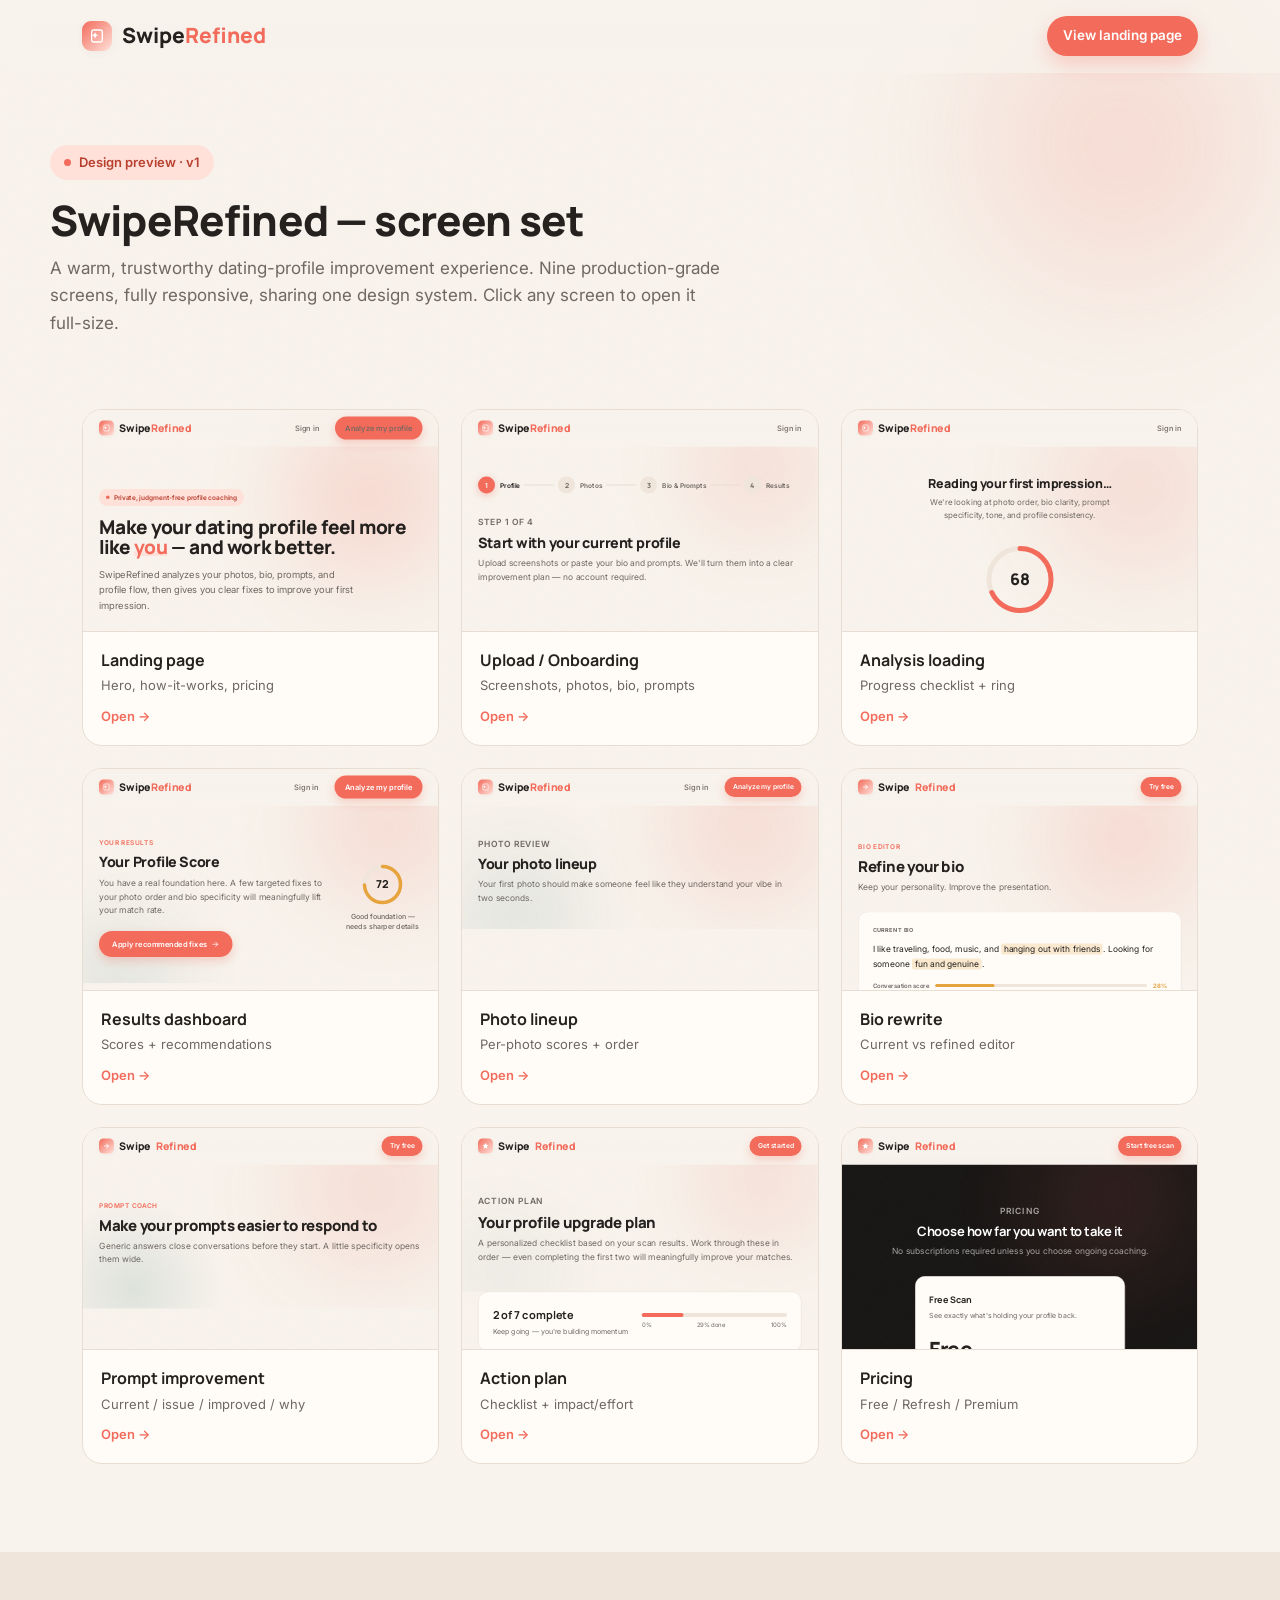
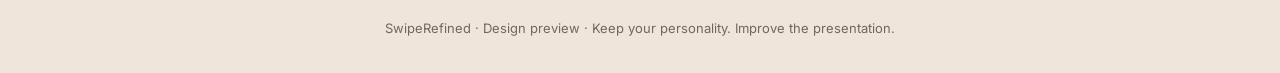
==== index.html @ c5d5e26e "SwipeRefined design preview: 9 refined screens + shared kit" ====
<!DOCTYPE html>
<html lang="en">
<head>
<meta charset="UTF-8" />
<meta name="viewport" content="width=device-width, initial-scale=1.0" />
<title>SwipeRefined — Design Preview</title>
<link rel="stylesheet" href="kit.css" />
<style>
  .hero-i{padding:72px 0 36px;position:relative}
  .grid{display:grid;grid-template-columns:repeat(3,1fr);gap:22px}
  @media(max-width:860px){.grid{grid-template-columns:repeat(2,1fr)}}
  @media(max-width:560px){.grid{grid-template-columns:1fr}}
  .scard{display:flex;flex-direction:column;overflow:hidden;padding:0;text-decoration:none;color:inherit}
  .scard .thumb{aspect-ratio:16/10;background:var(--sand);position:relative;overflow:hidden;border-bottom:1px solid var(--border)}
  .scard iframe{position:absolute;top:0;left:0;width:200%;height:200%;transform:scale(.5);transform-origin:top left;border:0;pointer-events:none;background:var(--cream)}
  .scard .meta{padding:16px 18px}
  .scard .meta .n{font-family:'Manrope';font-weight:700;font-size:16px}
  .scard .meta .d{font-size:13px;color:var(--gray);margin-top:2px}
  .scard .open{margin-top:10px;font-size:13px;font-weight:600;color:var(--coral);display:inline-flex;align-items:center;gap:5px}
</style>
</head>
<body>
<nav class="sr-nav"><div class="wrap nav-inner">
  <a class="logo" href="./"><span class="mark"><svg width="16" height="16" viewBox="0 0 24 24" fill="none"><rect x="4" y="3" width="16" height="18" rx="3" stroke="#fff" stroke-width="2"/><path d="M9 16l1.5-3.5L14 11l-3.5-1.5L9 6l-1.5 3.5L4 11l3.5 1.5L9 16z" fill="#fff"/></svg></span><span><span class="swipe">Swipe</span><span class="refined">Refined</span></span></a>
  <div class="nav-links"><a href="01-landing-refined.html" class="btn btn-primary btn-sm">View landing page</a></div>
</div></nav>

<header class="hero-i wrap">
  <span class="blob blob-coral" style="width:420px;height:420px;top:-140px;right:-100px"></span>
  <div class="reveal"><span class="eyebrow"><span class="dot"></span>Design preview · v1</span></div>
  <div class="sec-head" style="margin-top:18px">
    <h1 class="reveal">SwipeRefined — screen set</h1>
    <p class="reveal">A warm, trustworthy dating-profile improvement experience. Nine production-grade screens, fully responsive, sharing one design system. Click any screen to open it full-size.</p>
  </div>
</header>

<main class="wrap" style="padding-bottom:64px">
  <div class="grid stagger">
    <!-- cards -->
    <a class="scard card card-hover reveal" href="01-landing-refined.html"><div class="thumb"><iframe src="01-landing-refined.html" loading="lazy" title="Landing"></iframe></div><div class="meta"><div class="n">Landing page</div><div class="d">Hero, how-it-works, pricing</div><span class="open">Open →</span></div></a>
    <a class="scard card card-hover reveal" href="02-upload-refined.html"><div class="thumb"><iframe src="02-upload-refined.html" loading="lazy" title="Upload"></iframe></div><div class="meta"><div class="n">Upload / Onboarding</div><div class="d">Screenshots, photos, bio, prompts</div><span class="open">Open →</span></div></a>
    <a class="scard card card-hover reveal" href="03-loading-refined.html"><div class="thumb"><iframe src="03-loading-refined.html" loading="lazy" title="Loading"></iframe></div><div class="meta"><div class="n">Analysis loading</div><div class="d">Progress checklist + ring</div><span class="open">Open →</span></div></a>
    <a class="scard card card-hover reveal" href="04-results-refined.html"><div class="thumb"><iframe src="04-results-refined.html" loading="lazy" title="Results"></iframe></div><div class="meta"><div class="n">Results dashboard</div><div class="d">Scores + recommendations</div><span class="open">Open →</span></div></a>
    <a class="scard card card-hover reveal" href="05-photo-lineup-refined.html"><div class="thumb"><iframe src="05-photo-lineup-refined.html" loading="lazy" title="Photo lineup"></iframe></div><div class="meta"><div class="n">Photo lineup</div><div class="d">Per-photo scores + order</div><span class="open">Open →</span></div></a>
    <a class="scard card card-hover reveal" href="06-bio-rewrite-refined.html"><div class="thumb"><iframe src="06-bio-rewrite-refined.html" loading="lazy" title="Bio rewrite"></iframe></div><div class="meta"><div class="n">Bio rewrite</div><div class="d">Current vs refined editor</div><span class="open">Open →</span></div></a>
    <a class="scard card card-hover reveal" href="07-prompt-improvement-refined.html"><div class="thumb"><iframe src="07-prompt-improvement-refined.html" loading="lazy" title="Prompts"></iframe></div><div class="meta"><div class="n">Prompt improvement</div><div class="d">Current / issue / improved / why</div><span class="open">Open →</span></div></a>
    <a class="scard card card-hover reveal" href="08-action-plan-refined.html"><div class="thumb"><iframe src="08-action-plan-refined.html" loading="lazy" title="Action plan"></iframe></div><div class="meta"><div class="n">Action plan</div><div class="d">Checklist + impact/effort</div><span class="open">Open →</span></div></a>
    <a class="scard card card-hover reveal" href="09-pricing-refined.html"><div class="thumb"><iframe src="09-pricing-refined.html" loading="lazy" title="Pricing"></iframe></div><div class="meta"><div class="n">Pricing</div><div class="d">Free / Refresh / Premium</div><span class="open">Open →</span></div></a>
  </div>
</main>

<footer class="sr-foot"><div class="wrap">
  <p class="foot-note">SwipeRefined · Design preview · Keep your personality. Improve the presentation.</p>
</div></footer>
<script src="kit.js" defer></script>
</body>
</html>
---- kit.css ----
/* SwipeRefined — shared design kit. Linked by every refined screen.
   Brand-locked: Inter + Manrope, warm cream palette. See ../DESIGN.md / ../COMPONENTS.md */
@import url("https://fonts.googleapis.com/css2?family=Manrope:wght@500;600;700;800&family=Inter:wght@400;500;600&display=swap");

:root{
  --cream:#F8F3EC; --charcoal:#24211F; --gray:#6F6862;
  --coral:#F26B5B; --teal:#1F6F68; --blush:#FFE1DA;
  --green:#4F9D69; --amber:#E7A33E; --card:#FFFCF8;
  --border:#E7DDD2; --sand:#EFE5DA; --dark:#181615; --palesand:#EFE5DA;
  --shadow-sm:0 2px 8px rgba(36,33,31,.04);
  --shadow:0 10px 30px rgba(36,33,31,.06);
  --shadow-lg:0 24px 60px rgba(36,33,31,.10);
  --r-lg:20px; --r-md:14px; --r-sm:12px;
  --ease:cubic-bezier(.22,.61,.36,1);
  --container:1180px;
}
*{box-sizing:border-box;margin:0;padding:0}
html{scroll-behavior:smooth}
body{font-family:'Inter',sans-serif;color:var(--charcoal);background:var(--cream);
  line-height:1.6;-webkit-font-smoothing:antialiased;position:relative;overflow-x:hidden}
/* tactile grain */
body::before{content:"";position:fixed;inset:0;z-index:1;pointer-events:none;opacity:.025;
  background-image:url("data:image/svg+xml,%3Csvg xmlns='http://www.w3.org/2000/svg' width='160' height='160'%3E%3Cfilter id='n'%3E%3CfeTurbulence type='fractalNoise' baseFrequency='.85' numOctaves='3'/%3E%3C/filter%3E%3Crect width='100%25' height='100%25' filter='url(%23n)'/%3E%3C/svg%3E")}
h1,h2,h3,.display{font-family:'Manrope',sans-serif;letter-spacing:-.02em;color:var(--charcoal)}
a{text-decoration:none;color:inherit}
.wrap{max-width:var(--container);margin:0 auto;padding:0 32px;position:relative;z-index:2}
@media(max-width:600px){.wrap{padding:0 20px}}

/* Buttons */
.btn{display:inline-flex;align-items:center;justify-content:center;gap:8px;border:none;cursor:pointer;
  font-family:'Inter';font-weight:600;font-size:15px;border-radius:999px;padding:14px 26px;
  transition:transform .25s var(--ease),box-shadow .25s var(--ease),background .25s}
.btn:focus-visible{outline:3px solid rgba(242,107,91,.45);outline-offset:2px}
.btn-primary{background:var(--coral);color:#fff;box-shadow:0 8px 20px rgba(242,107,91,.28)}
.btn-primary:hover{transform:translateY(-2px);box-shadow:0 14px 30px rgba(242,107,91,.38)}
.btn-ghost{background:transparent;color:var(--charcoal);border:1.5px solid var(--border)}
.btn-ghost:hover{background:var(--sand);transform:translateY(-2px)}
.btn-teal{background:transparent;color:var(--teal);border:1.5px solid var(--teal)}
.btn-teal:hover{background:rgba(31,111,104,.08);transform:translateY(-2px)}
.btn-sm{padding:9px 16px;font-size:13.5px}

/* Nav */
nav.sr-nav{position:sticky;top:0;z-index:50;backdrop-filter:blur(14px);
  background:rgba(248,243,236,.78);border-bottom:1px solid transparent;transition:border-color .3s,box-shadow .3s}
nav.sr-nav.scrolled{border-color:var(--border);box-shadow:var(--shadow-sm)}
.nav-inner{display:flex;align-items:center;justify-content:space-between;height:72px}
.logo{display:flex;align-items:center;gap:10px;font-family:'Manrope';font-weight:800;font-size:21px}
.logo .mark{width:30px;height:30px;border-radius:9px;background:linear-gradient(135deg,var(--coral),var(--blush));
  display:grid;place-items:center;box-shadow:var(--shadow-sm)}
.logo .swipe{color:var(--charcoal)} .logo .refined{color:var(--coral)}
.nav-links{display:flex;align-items:center;gap:32px}
.nav-links a:not(.btn){font-size:15px;color:var(--gray);font-weight:500;position:relative;transition:color .2s}
.nav-links a:not(.btn)::after{content:"";position:absolute;left:0;bottom:-4px;width:0;height:2px;background:var(--coral);transition:width .25s var(--ease)}
.nav-links a:not(.btn):hover{color:var(--charcoal)} .nav-links a:not(.btn):hover::after{width:100%}
@media(max-width:880px){.nav-links a:not(.btn):not(.signin){display:none}}

/* Layout helpers */
.sec-pad{padding:72px 0}
.sec-head{max-width:680px;margin:0 0 36px}
.sec-head.center{text-align:center;margin-left:auto;margin-right:auto}
.kick{font-size:13px;font-weight:600;letter-spacing:.08em;text-transform:uppercase;color:var(--coral);margin-bottom:12px}
.sec-head h1{font-size:clamp(30px,4vw,42px);font-weight:800;line-height:1.08;margin-bottom:12px}
.sec-head h2{font-size:clamp(26px,3.2vw,36px);font-weight:700;line-height:1.12;margin-bottom:12px}
.sec-head p{color:var(--gray);font-size:17px}
.eyebrow{display:inline-flex;align-items:center;gap:8px;background:var(--blush);color:#b8402f;
  font-size:13px;font-weight:600;padding:7px 14px;border-radius:999px}
.eyebrow .dot{width:7px;height:7px;border-radius:50%;background:var(--coral)}

/* Cards */
.card{background:var(--card);border:1px solid var(--border);border-radius:var(--r-lg);padding:28px}
.card-sm{border-radius:var(--r-md);padding:20px}
.card-hover{transition:transform .3s var(--ease),box-shadow .3s var(--ease)}
.card-hover:hover{transform:translateY(-4px);box-shadow:var(--shadow)}

/* Pills / severity */
.pill{display:inline-flex;align-items:center;gap:6px;font-size:11px;font-weight:600;padding:4px 11px;border-radius:999px;white-space:nowrap}
.pill.good,.pill.strong-c{background:rgba(79,157,105,.14);color:var(--green)}
.pill.warn,.pill.improve{background:rgba(231,163,62,.16);color:#b67d1e}
.pill.priority{background:rgba(242,107,91,.14);color:var(--coral)}
.pill.teal{background:rgba(31,111,104,.12);color:var(--teal)}
.pill.blush{background:var(--blush);color:#b8402f}
.pill.neutral{background:var(--sand);color:var(--gray)}

/* Score ring (set --val 0-100, --col color) */
.ring{position:relative;width:var(--sz,56px);height:var(--sz,56px);flex-shrink:0}
.ring svg{transform:rotate(-90deg)}
.ring .val{position:absolute;inset:0;display:grid;place-items:center;font-family:'Manrope';font-weight:800}

/* Severity left-accent recommendation row */
.rec{display:flex;gap:14px;align-items:flex-start;background:var(--card);border:1px solid var(--border);
  border-left:4px solid var(--border);border-radius:var(--r-md);padding:16px 18px;transition:transform .25s var(--ease)}
.rec:hover{transform:translateX(3px)}
.rec.priority{border-left-color:var(--coral)} .rec.improve{border-left-color:var(--amber)} .rec.strong-c{border-left-color:var(--green)}
.rec .txt{font-size:14.5px;color:#403c39}

/* Footer */
footer.sr-foot{background:var(--sand);padding:44px 0 34px;margin-top:24px}
.foot-inner{display:flex;justify-content:space-between;align-items:center;flex-wrap:wrap;gap:20px}
.foot-links{display:flex;gap:26px;flex-wrap:wrap}
.foot-links a{color:var(--gray);font-size:14px;transition:color .2s}.foot-links a:hover{color:var(--coral)}
.foot-note{color:var(--gray);font-size:13px;margin-top:22px;text-align:center}

/* Atmosphere blobs */
.blob{position:absolute;border-radius:50%;filter:blur(60px);opacity:.5;z-index:0;pointer-events:none}
.blob-coral{background:radial-gradient(circle,rgba(242,107,91,.45),transparent 70%)}
.blob-teal{background:radial-gradient(circle,rgba(31,111,104,.30),transparent 70%)}

/* Mobile bottom sticky CTA */
.mobile-cta{position:fixed;left:0;right:0;bottom:0;z-index:60;padding:14px 20px calc(14px + env(safe-area-inset-bottom));
  background:rgba(248,243,236,.92);backdrop-filter:blur(12px);border-top:1px solid var(--border);display:none}
.mobile-cta .btn{width:100%}
@media(max-width:600px){.mobile-cta{display:block}.has-mobile-cta{padding-bottom:96px}}

/* Reveal */
.reveal{opacity:0;transform:translateY(22px);transition:opacity .7s var(--ease),transform .7s var(--ease)}
.reveal.in{opacity:1;transform:none}
.stagger>.reveal{transition-delay:calc(var(--i,0)*80ms)}
@media(prefers-reduced-motion:reduce){
  .reveal{opacity:1;transform:none;transition:none}*{animation:none!important}html{scroll-behavior:auto}
}
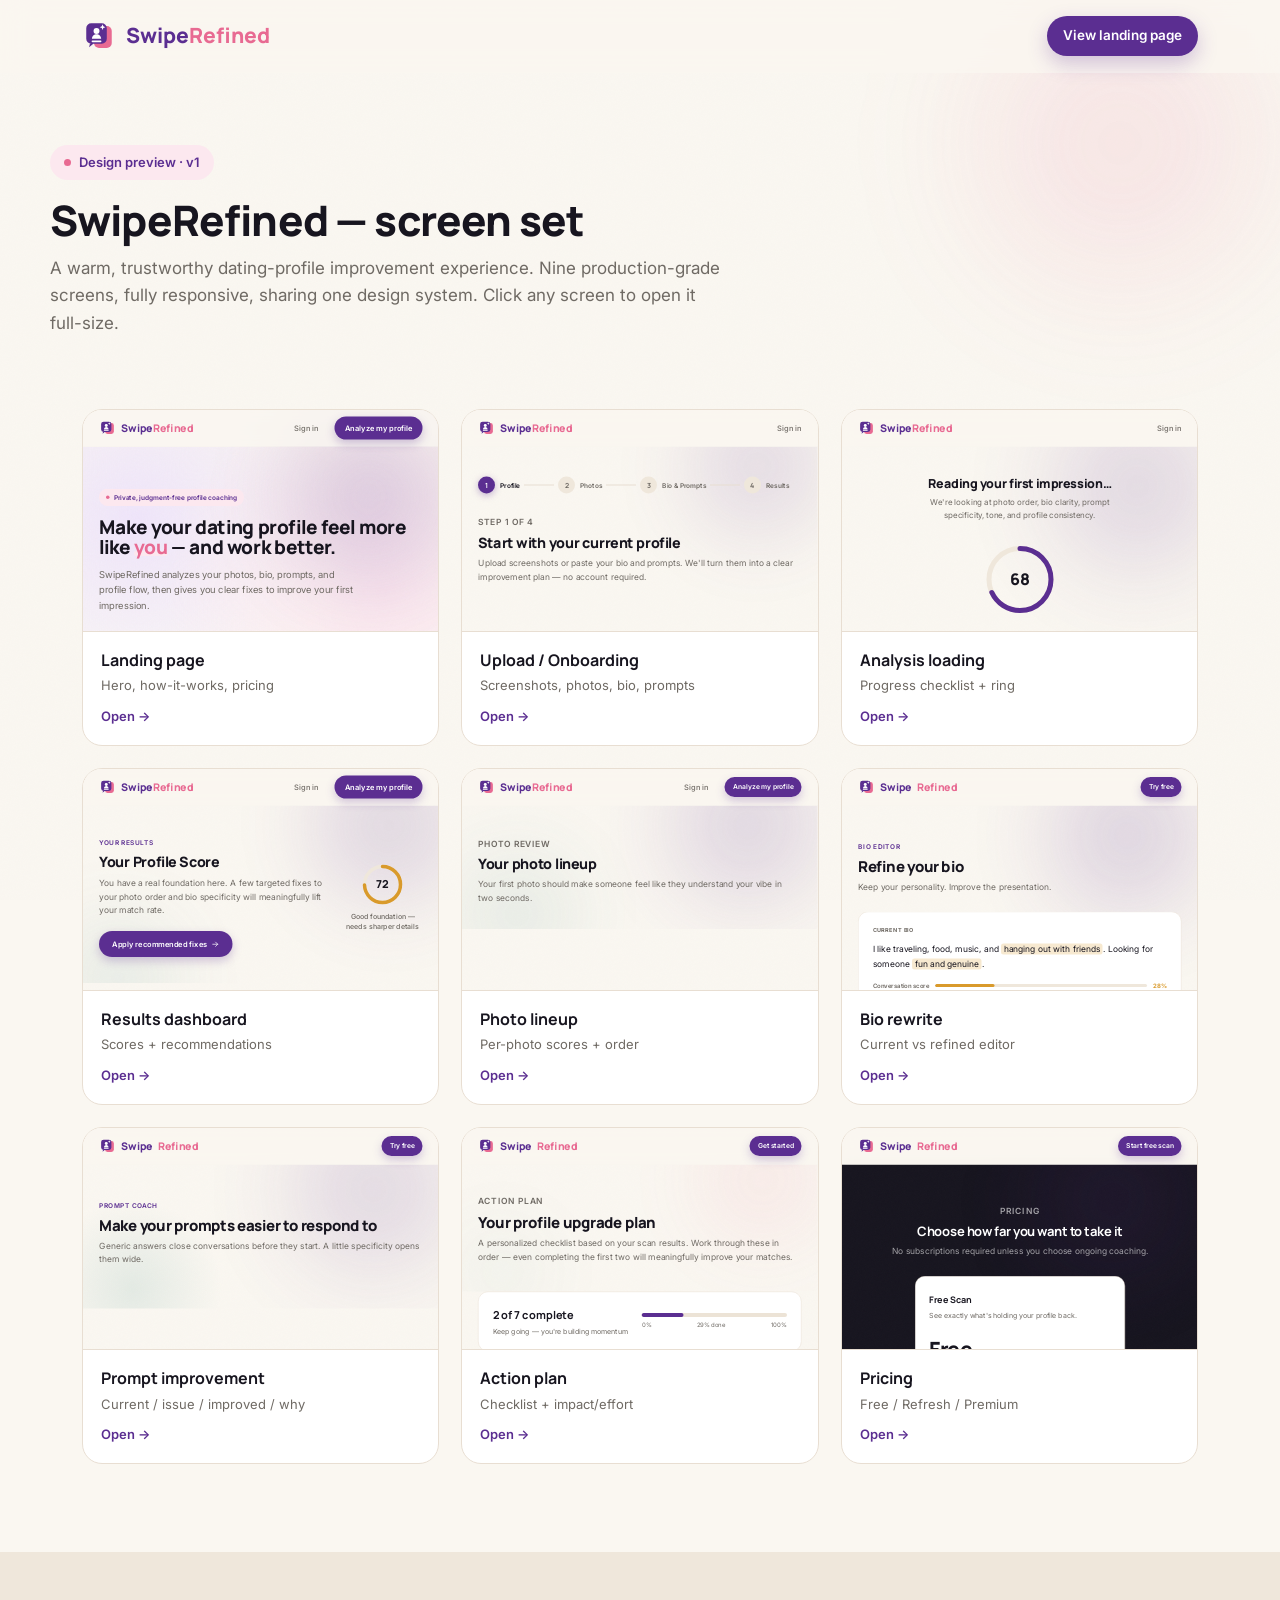
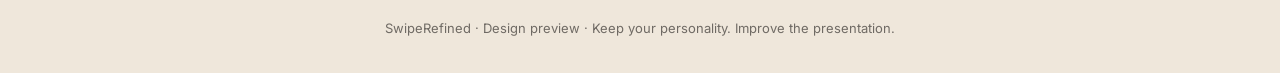
==== commit e013a98d: "Add favicon set, PWA manifest, OG/social image, full logo lockup" ====
--- a/index.html
+++ b/index.html
@@ -4,6 +4,17 @@
 <meta charset="UTF-8" />
 <meta name="viewport" content="width=device-width, initial-scale=1.0" />
 <title>SwipeRefined — Design Preview</title>
+<link rel="icon" href="assets/favicon.ico" sizes="any" />
+<link rel="icon" type="image/svg+xml" href="assets/logo-mark.svg" />
+<link rel="icon" type="image/png" sizes="32x32" href="assets/favicon-32.png" />
+<link rel="apple-touch-icon" href="assets/apple-touch-icon.png" />
+<link rel="manifest" href="site.webmanifest" />
+<meta name="theme-color" content="#5B2E91" />
+<meta property="og:type" content="website" />
+<meta property="og:title" content="SwipeRefined — Better profile. Better connections." />
+<meta property="og:description" content="Improve your dating profile without losing what makes you you." />
+<meta property="og:image" content="https://stevecorey-pixel.github.io/swiperefined-preview/assets/og-image.png" />
+<meta name="twitter:card" content="summary_large_image" />
 <link rel="stylesheet" href="kit.css" />
 <style>
   .hero-i{padding:72px 0 36px;position:relative}
--- a/kit.css
+++ b/kit.css
@@ -1,27 +1,40 @@
-/* SwipeRefined — shared design kit. Linked by every refined screen.
-   Brand-locked: Inter + Manrope, warm cream palette. See ../DESIGN.md / ../COMPONENTS.md */
+/* SwipeRefined — shared design kit. "Modern Matchmaker" palette (plum / rose / teal).
+   Brand-locked: Inter + Manrope. See ../DESIGN.md / ../COMPONENTS.md */
 @import url("https://fonts.googleapis.com/css2?family=Manrope:wght@500;600;700;800&family=Inter:wght@400;500;600&display=swap");
 
 :root{
-  --cream:#F8F3EC; --charcoal:#24211F; --gray:#6F6862;
-  --coral:#F26B5B; --teal:#1F6F68; --blush:#FFE1DA;
-  --green:#4F9D69; --amber:#E7A33E; --card:#FFFCF8;
-  --border:#E7DDD2; --sand:#EFE5DA; --dark:#181615; --palesand:#EFE5DA;
-  --shadow-sm:0 2px 8px rgba(36,33,31,.04);
-  --shadow:0 10px 30px rgba(36,33,31,.06);
-  --shadow-lg:0 24px 60px rgba(36,33,31,.10);
+  /* Modern Matchmaker palette */
+  --bg:#FAF7F1; --card:#FFFFFF; --text:#17151F; --text-muted:#6F6A64;
+  --primary:#5B2E91; --primary-hover:#472174; --primary-soft:#EFE5FA;
+  --accent:#E86A92; --accent-soft:#FCE8EF;
+  --secondary:#3E8C84; --secondary-soft:#DDF4E9;
+  --warning:#FFF0C7; --warning-ink:#8A6A12;
+  --border:#E8DED2;
+  /* readable ink shades for soft backgrounds (AA contrast) */
+  --teal-ink:#2F6E66; --rose-ink:#9D2D57;
+  /* warm neutrals for tracks/fills */
+  --sand:#EFE7DB; --palesand:#ECE3D6; --dark:#17151F;
+
+  /* legacy aliases so existing class/markup color refs keep resolving */
+  --cream:var(--bg); --charcoal:var(--text); --gray:var(--text-muted);
+  --coral:var(--primary); --blush:var(--accent-soft);
+  --teal:var(--secondary); --green:var(--secondary); --amber:#D99A2B;
+
+  --shadow-sm:0 2px 8px rgba(23,21,31,.04);
+  --shadow:0 10px 30px rgba(23,21,31,.07);
+  --shadow-lg:0 24px 60px rgba(23,21,31,.12);
   --r-lg:20px; --r-md:14px; --r-sm:12px;
   --ease:cubic-bezier(.22,.61,.36,1);
   --container:1180px;
 }
 *{box-sizing:border-box;margin:0;padding:0}
 html{scroll-behavior:smooth}
-body{font-family:'Inter',sans-serif;color:var(--charcoal);background:var(--cream);
+body{font-family:'Inter',sans-serif;color:var(--text);background:var(--bg);
   line-height:1.6;-webkit-font-smoothing:antialiased;position:relative;overflow-x:hidden}
 /* tactile grain */
-body::before{content:"";position:fixed;inset:0;z-index:1;pointer-events:none;opacity:.025;
+body::before{content:"";position:fixed;inset:0;z-index:1;pointer-events:none;opacity:.022;
   background-image:url("data:image/svg+xml,%3Csvg xmlns='http://www.w3.org/2000/svg' width='160' height='160'%3E%3Cfilter id='n'%3E%3CfeTurbulence type='fractalNoise' baseFrequency='.85' numOctaves='3'/%3E%3C/filter%3E%3Crect width='100%25' height='100%25' filter='url(%23n)'/%3E%3C/svg%3E")}
-h1,h2,h3,.display{font-family:'Manrope',sans-serif;letter-spacing:-.02em;color:var(--charcoal)}
+h1,h2,h3,.display{font-family:'Manrope',sans-serif;letter-spacing:-.02em;color:var(--text)}
 a{text-decoration:none;color:inherit}
 .wrap{max-width:var(--container);margin:0 auto;padding:0 32px;position:relative;z-index:2}
 @media(max-width:600px){.wrap{padding:0 20px}}
@@ -30,41 +43,42 @@
 .btn{display:inline-flex;align-items:center;justify-content:center;gap:8px;border:none;cursor:pointer;
   font-family:'Inter';font-weight:600;font-size:15px;border-radius:999px;padding:14px 26px;
   transition:transform .25s var(--ease),box-shadow .25s var(--ease),background .25s}
-.btn:focus-visible{outline:3px solid rgba(242,107,91,.45);outline-offset:2px}
-.btn-primary{background:var(--coral);color:#fff;box-shadow:0 8px 20px rgba(242,107,91,.28)}
-.btn-primary:hover{transform:translateY(-2px);box-shadow:0 14px 30px rgba(242,107,91,.38)}
-.btn-ghost{background:transparent;color:var(--charcoal);border:1.5px solid var(--border)}
+.btn:focus-visible{outline:3px solid rgba(91,46,145,.4);outline-offset:2px}
+.btn-primary{background:var(--primary);color:#fff;box-shadow:0 8px 20px rgba(91,46,145,.26)}
+.btn-primary:hover{background:var(--primary-hover);transform:translateY(-2px);box-shadow:0 14px 30px rgba(91,46,145,.34)}
+.btn-ghost{background:transparent;color:var(--text);border:1.5px solid var(--border)}
 .btn-ghost:hover{background:var(--sand);transform:translateY(-2px)}
-.btn-teal{background:transparent;color:var(--teal);border:1.5px solid var(--teal)}
-.btn-teal:hover{background:rgba(31,111,104,.08);transform:translateY(-2px)}
+.btn-teal{background:transparent;color:var(--secondary);border:1.5px solid var(--secondary)}
+.btn-teal:hover{background:var(--secondary-soft);transform:translateY(-2px)}
 .btn-sm{padding:9px 16px;font-size:13.5px}
 
 /* Nav */
 nav.sr-nav{position:sticky;top:0;z-index:50;backdrop-filter:blur(14px);
-  background:rgba(248,243,236,.78);border-bottom:1px solid transparent;transition:border-color .3s,box-shadow .3s}
+  background:rgba(250,247,241,.8);border-bottom:1px solid transparent;transition:border-color .3s,box-shadow .3s}
 nav.sr-nav.scrolled{border-color:var(--border);box-shadow:var(--shadow-sm)}
 .nav-inner{display:flex;align-items:center;justify-content:space-between;height:72px}
 .logo{display:flex;align-items:center;gap:10px;font-family:'Manrope';font-weight:800;font-size:21px}
-.logo .mark{width:30px;height:30px;border-radius:9px;background:linear-gradient(135deg,var(--coral),var(--blush));
-  display:grid;place-items:center;box-shadow:var(--shadow-sm)}
-.logo .swipe{color:var(--charcoal)} .logo .refined{color:var(--coral)}
+.logo .mark{width:34px;height:34px;background:url("assets/logo-mark.svg") center/contain no-repeat;
+  display:grid;place-items:center}
+.logo .mark svg{display:none} /* superseded by the SVG logo mark */
+.logo .swipe{color:var(--primary)} .logo .refined{color:var(--accent)}
 .nav-links{display:flex;align-items:center;gap:32px}
-.nav-links a:not(.btn){font-size:15px;color:var(--gray);font-weight:500;position:relative;transition:color .2s}
-.nav-links a:not(.btn)::after{content:"";position:absolute;left:0;bottom:-4px;width:0;height:2px;background:var(--coral);transition:width .25s var(--ease)}
-.nav-links a:not(.btn):hover{color:var(--charcoal)} .nav-links a:not(.btn):hover::after{width:100%}
+.nav-links a:not(.btn){font-size:15px;color:var(--text-muted);font-weight:500;position:relative;transition:color .2s}
+.nav-links a:not(.btn)::after{content:"";position:absolute;left:0;bottom:-4px;width:0;height:2px;background:var(--accent);transition:width .25s var(--ease)}
+.nav-links a:not(.btn):hover{color:var(--text)} .nav-links a:not(.btn):hover::after{width:100%}
 @media(max-width:880px){.nav-links a:not(.btn):not(.signin){display:none}}
 
 /* Layout helpers */
 .sec-pad{padding:72px 0}
 .sec-head{max-width:680px;margin:0 0 36px}
 .sec-head.center{text-align:center;margin-left:auto;margin-right:auto}
-.kick{font-size:13px;font-weight:600;letter-spacing:.08em;text-transform:uppercase;color:var(--coral);margin-bottom:12px}
+.kick{font-size:13px;font-weight:600;letter-spacing:.08em;text-transform:uppercase;color:var(--primary);margin-bottom:12px}
 .sec-head h1{font-size:clamp(30px,4vw,42px);font-weight:800;line-height:1.08;margin-bottom:12px}
 .sec-head h2{font-size:clamp(26px,3.2vw,36px);font-weight:700;line-height:1.12;margin-bottom:12px}
-.sec-head p{color:var(--gray);font-size:17px}
-.eyebrow{display:inline-flex;align-items:center;gap:8px;background:var(--blush);color:#b8402f;
+.sec-head p{color:var(--text-muted);font-size:17px}
+.eyebrow{display:inline-flex;align-items:center;gap:8px;background:var(--accent-soft);color:var(--primary);
   font-size:13px;font-weight:600;padding:7px 14px;border-radius:999px}
-.eyebrow .dot{width:7px;height:7px;border-radius:50%;background:var(--coral)}
+.eyebrow .dot{width:7px;height:7px;border-radius:50%;background:var(--accent)}
 
 /* Cards */
 .card{background:var(--card);border:1px solid var(--border);border-radius:var(--r-lg);padding:28px}
@@ -74,12 +88,12 @@
 
 /* Pills / severity */
 .pill{display:inline-flex;align-items:center;gap:6px;font-size:11px;font-weight:600;padding:4px 11px;border-radius:999px;white-space:nowrap}
-.pill.good,.pill.strong-c{background:rgba(79,157,105,.14);color:var(--green)}
-.pill.warn,.pill.improve{background:rgba(231,163,62,.16);color:#b67d1e}
-.pill.priority{background:rgba(242,107,91,.14);color:var(--coral)}
-.pill.teal{background:rgba(31,111,104,.12);color:var(--teal)}
-.pill.blush{background:var(--blush);color:#b8402f}
-.pill.neutral{background:var(--sand);color:var(--gray)}
+.pill.good,.pill.strong-c{background:var(--secondary-soft);color:var(--teal-ink)}
+.pill.warn,.pill.improve{background:var(--warning);color:var(--warning-ink)}
+.pill.priority{background:var(--primary-soft);color:var(--primary)}
+.pill.teal{background:var(--secondary-soft);color:var(--teal-ink)}
+.pill.blush{background:var(--accent-soft);color:var(--rose-ink)}
+.pill.neutral{background:var(--sand);color:var(--text-muted)}
 
 /* Score ring (set --val 0-100, --col color) */
 .ring{position:relative;width:var(--sz,56px);height:var(--sz,56px);flex-shrink:0}
@@ -90,24 +104,24 @@
 .rec{display:flex;gap:14px;align-items:flex-start;background:var(--card);border:1px solid var(--border);
   border-left:4px solid var(--border);border-radius:var(--r-md);padding:16px 18px;transition:transform .25s var(--ease)}
 .rec:hover{transform:translateX(3px)}
-.rec.priority{border-left-color:var(--coral)} .rec.improve{border-left-color:var(--amber)} .rec.strong-c{border-left-color:var(--green)}
-.rec .txt{font-size:14.5px;color:#403c39}
+.rec.priority{border-left-color:var(--primary)} .rec.improve{border-left-color:var(--amber)} .rec.strong-c{border-left-color:var(--secondary)}
+.rec .txt{font-size:14.5px;color:var(--text)}
 
 /* Footer */
 footer.sr-foot{background:var(--sand);padding:44px 0 34px;margin-top:24px}
 .foot-inner{display:flex;justify-content:space-between;align-items:center;flex-wrap:wrap;gap:20px}
 .foot-links{display:flex;gap:26px;flex-wrap:wrap}
-.foot-links a{color:var(--gray);font-size:14px;transition:color .2s}.foot-links a:hover{color:var(--coral)}
-.foot-note{color:var(--gray);font-size:13px;margin-top:22px;text-align:center}
+.foot-links a{color:var(--text-muted);font-size:14px;transition:color .2s}.foot-links a:hover{color:var(--primary)}
+.foot-note{color:var(--text-muted);font-size:13px;margin-top:22px;text-align:center}
 
 /* Atmosphere blobs */
-.blob{position:absolute;border-radius:50%;filter:blur(60px);opacity:.5;z-index:0;pointer-events:none}
-.blob-coral{background:radial-gradient(circle,rgba(242,107,91,.45),transparent 70%)}
-.blob-teal{background:radial-gradient(circle,rgba(31,111,104,.30),transparent 70%)}
+.blob{position:absolute;border-radius:50%;filter:blur(60px);opacity:.55;z-index:0;pointer-events:none}
+.blob-coral{background:radial-gradient(circle,rgba(232,106,146,.30),transparent 70%)}
+.blob-teal{background:radial-gradient(circle,rgba(62,140,132,.22),transparent 70%)}
 
 /* Mobile bottom sticky CTA */
 .mobile-cta{position:fixed;left:0;right:0;bottom:0;z-index:60;padding:14px 20px calc(14px + env(safe-area-inset-bottom));
-  background:rgba(248,243,236,.92);backdrop-filter:blur(12px);border-top:1px solid var(--border);display:none}
+  background:rgba(250,247,241,.94);backdrop-filter:blur(12px);border-top:1px solid var(--border);display:none}
 .mobile-cta .btn{width:100%}
 @media(max-width:600px){.mobile-cta{display:block}.has-mobile-cta{padding-bottom:96px}}
 
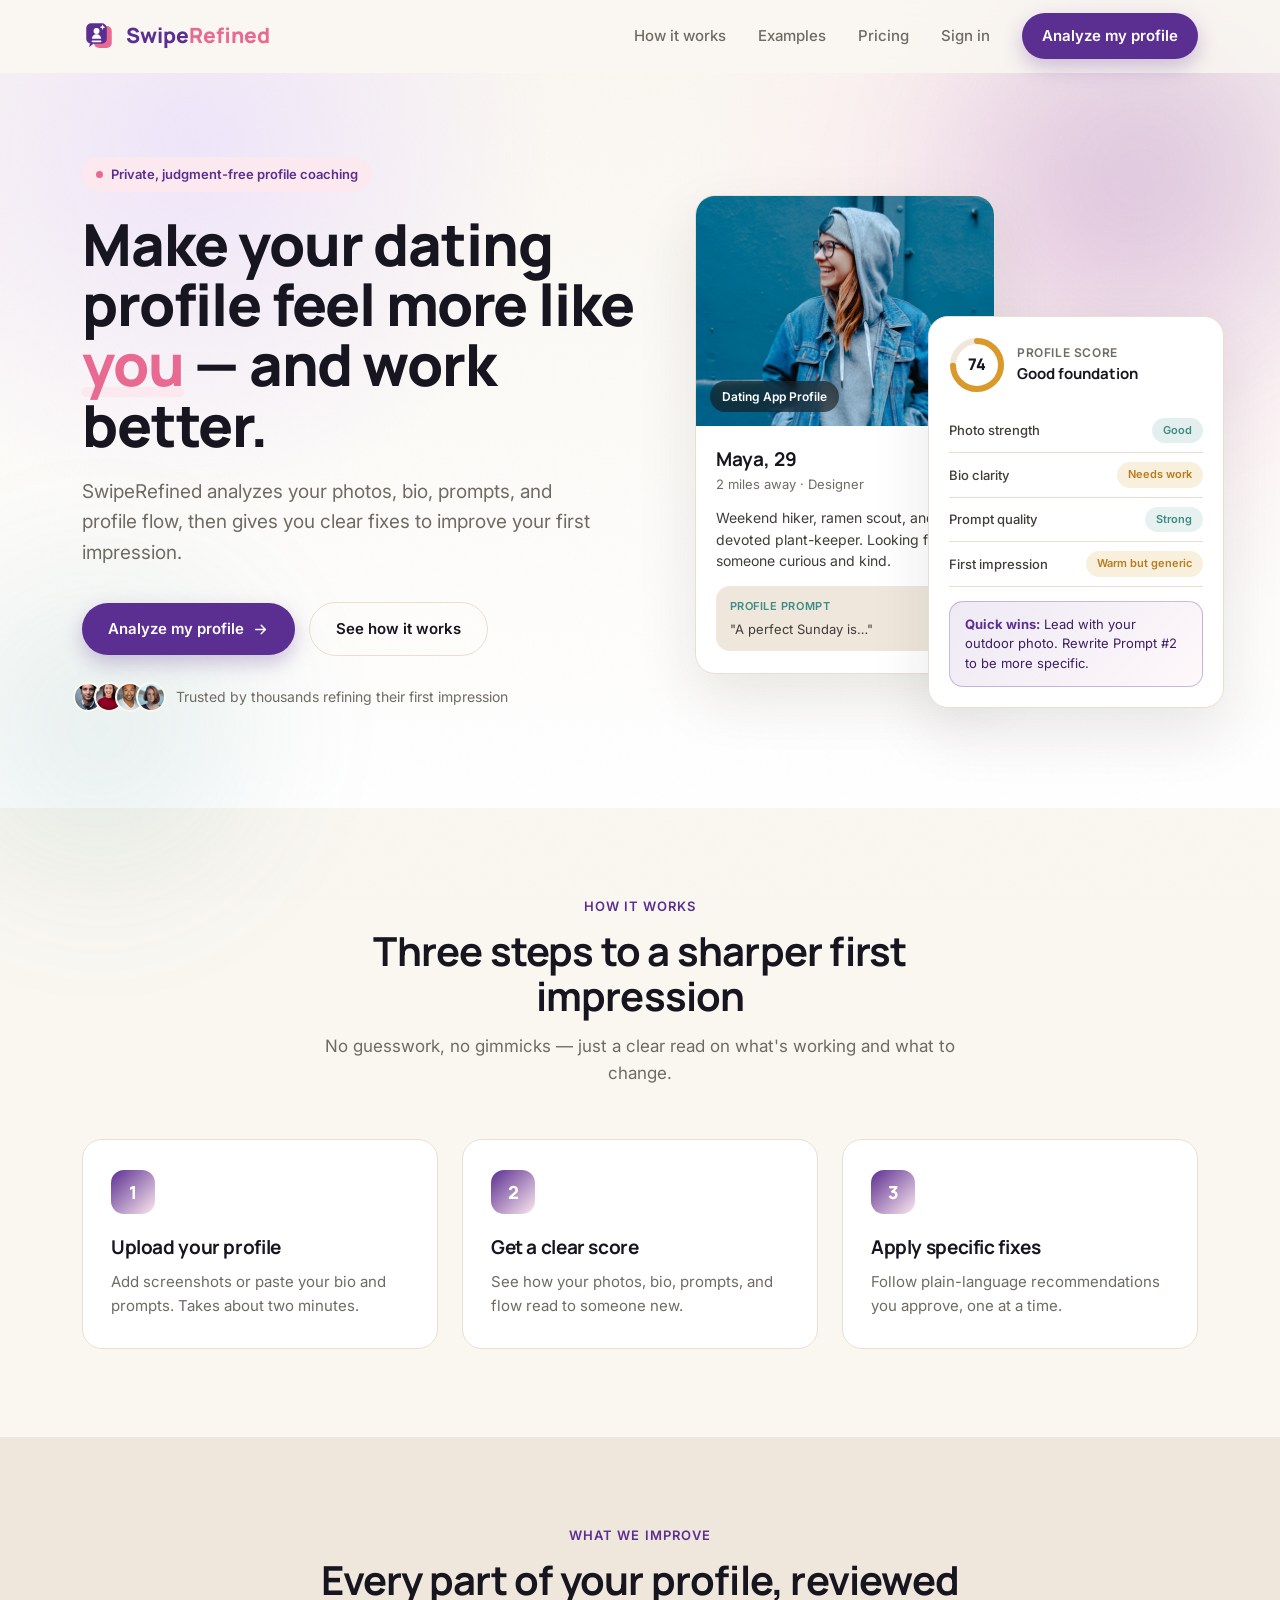
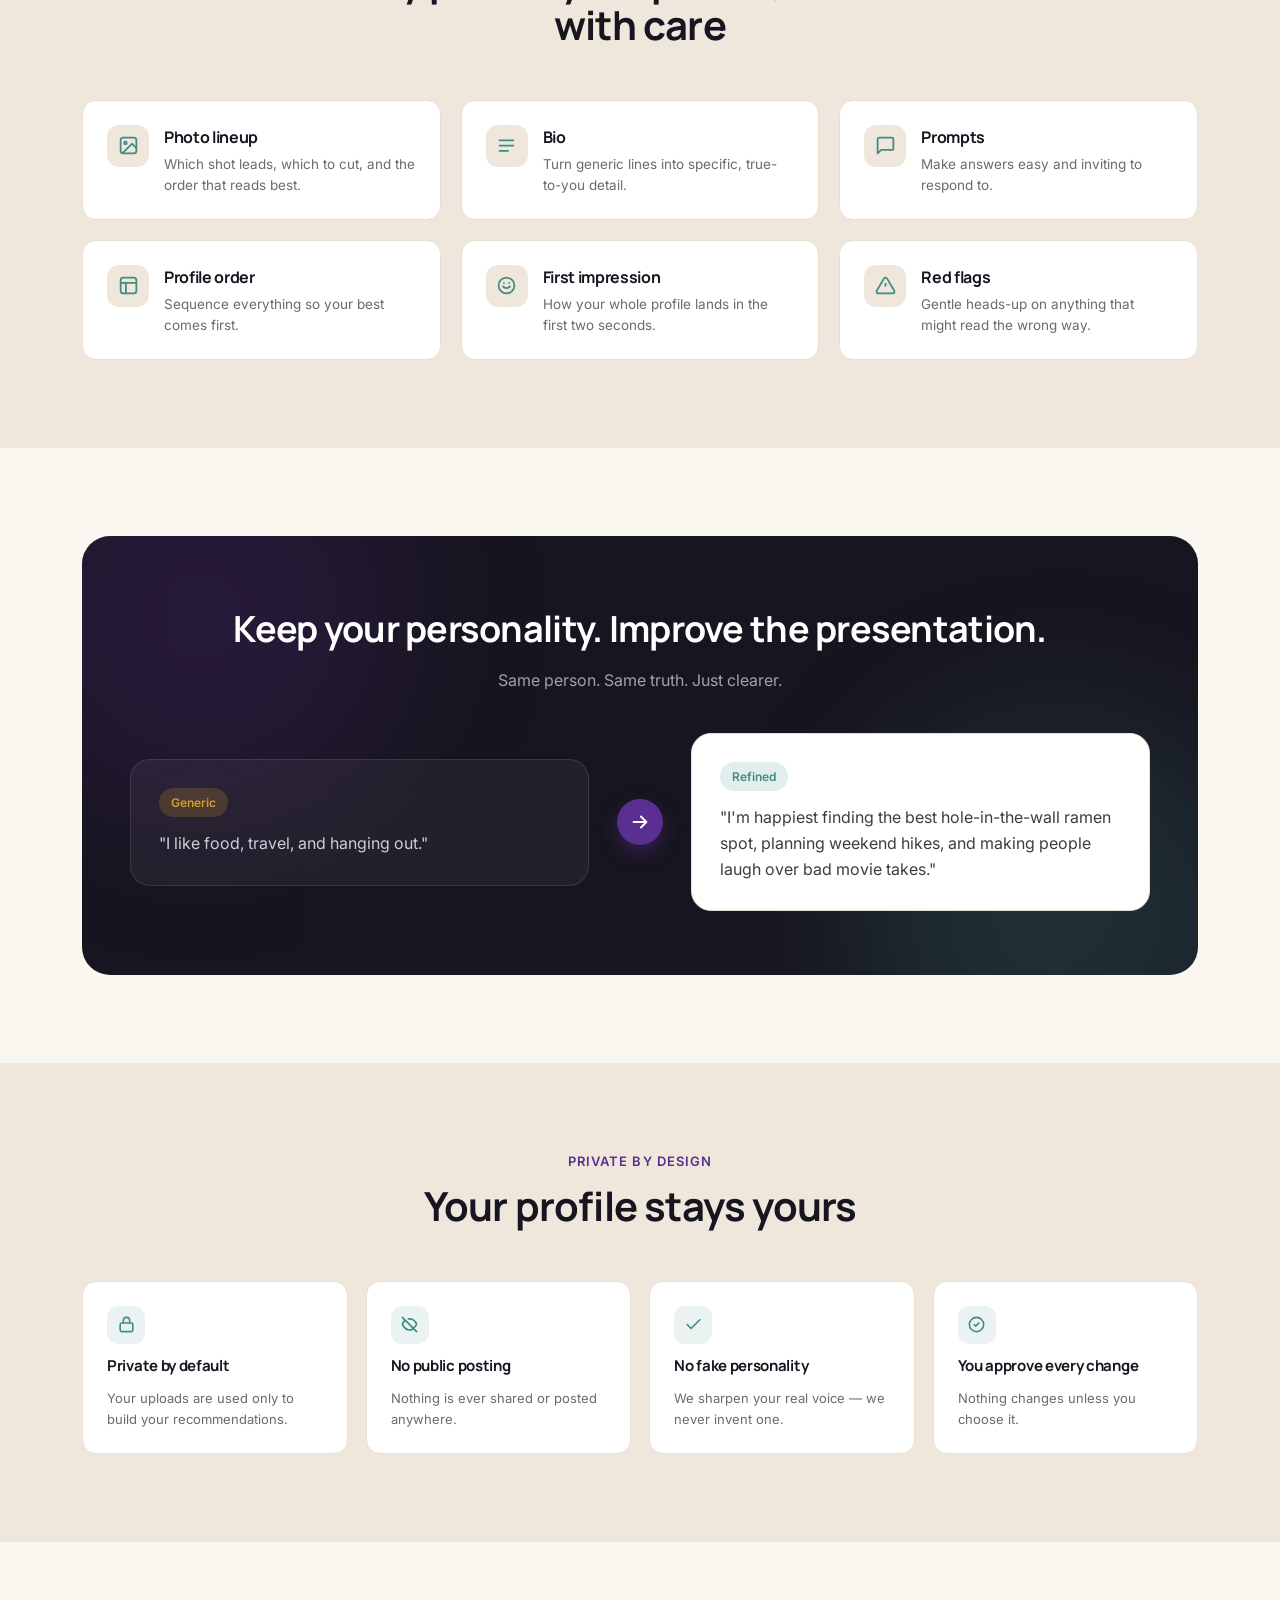
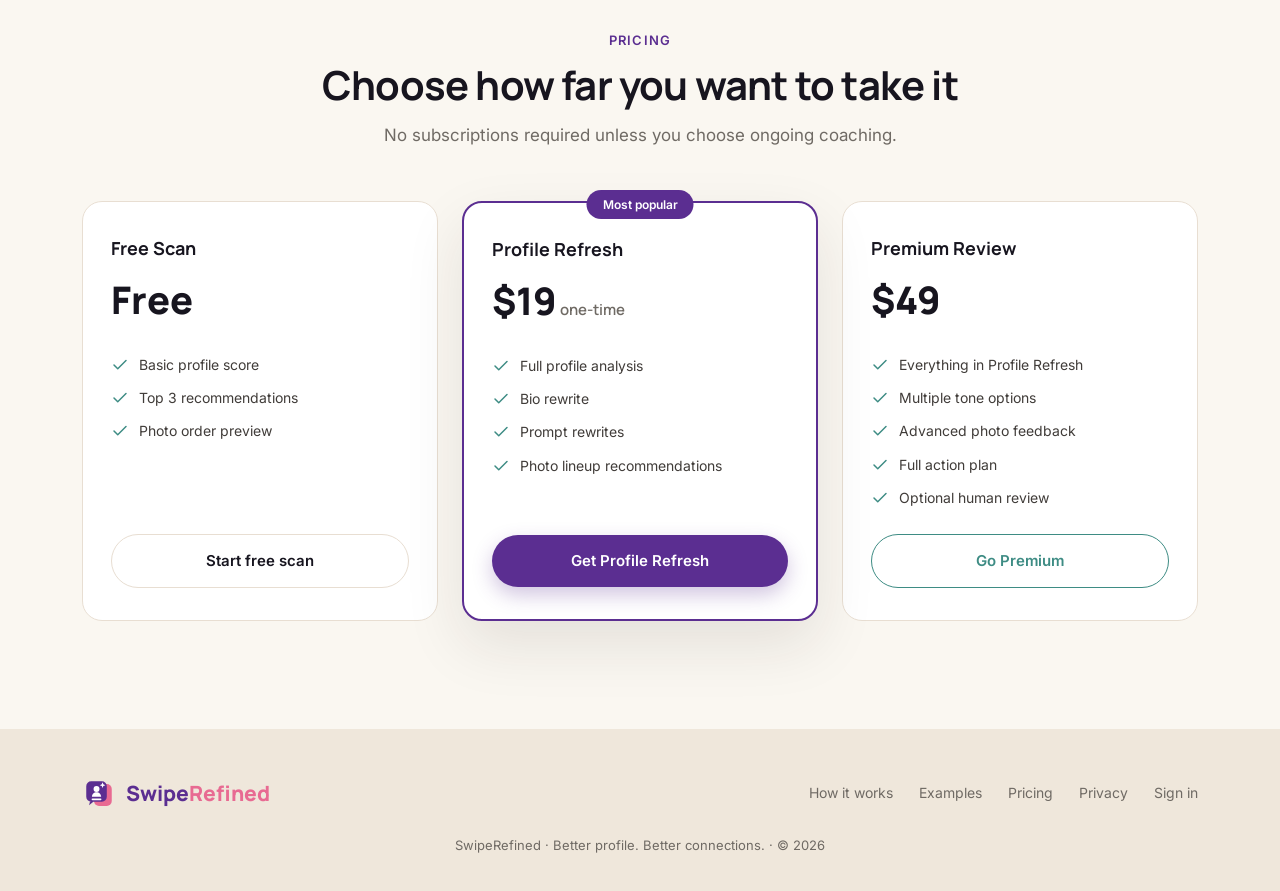
==== commit b4050725: "Serve landing page at root; move preview gallery to /gallery.html; OG image on custom domain" ====
--- a/index.html
+++ b/index.html
@@ -3,66 +3,442 @@
 <head>
 <meta charset="UTF-8" />
 <meta name="viewport" content="width=device-width, initial-scale=1.0" />
-<title>SwipeRefined — Design Preview</title>
+<title>SwipeRefined — Make your dating profile feel more like you</title>
 <link rel="icon" href="assets/favicon.ico" sizes="any" />
 <link rel="icon" type="image/svg+xml" href="assets/logo-mark.svg" />
 <link rel="icon" type="image/png" sizes="32x32" href="assets/favicon-32.png" />
 <link rel="apple-touch-icon" href="assets/apple-touch-icon.png" />
 <link rel="manifest" href="site.webmanifest" />
 <meta name="theme-color" content="#5B2E91" />
+<meta name="description" content="SwipeRefined analyzes your photos, bio, prompts, and profile flow, then gives you clear fixes to improve your first impression." />
 <meta property="og:type" content="website" />
 <meta property="og:title" content="SwipeRefined — Better profile. Better connections." />
 <meta property="og:description" content="Improve your dating profile without losing what makes you you." />
-<meta property="og:image" content="https://stevecorey-pixel.github.io/swiperefined-preview/assets/og-image.png" />
+<meta property="og:image" content="https://www.swiperefined.com/assets/og-image.png" />
 <meta name="twitter:card" content="summary_large_image" />
-<link rel="stylesheet" href="kit.css" />
+<link rel="preconnect" href="https://fonts.googleapis.com" />
+<link rel="preconnect" href="https://fonts.gstatic.com" crossorigin />
+<link href="https://fonts.googleapis.com/css2?family=Manrope:wght@500;600;700;800&family=Inter:wght@400;500;600&display=swap" rel="stylesheet" />
 <style>
-  .hero-i{padding:72px 0 36px;position:relative}
-  .grid{display:grid;grid-template-columns:repeat(3,1fr);gap:22px}
-  @media(max-width:860px){.grid{grid-template-columns:repeat(2,1fr)}}
-  @media(max-width:560px){.grid{grid-template-columns:1fr}}
-  .scard{display:flex;flex-direction:column;overflow:hidden;padding:0;text-decoration:none;color:inherit}
-  .scard .thumb{aspect-ratio:16/10;background:var(--sand);position:relative;overflow:hidden;border-bottom:1px solid var(--border)}
-  .scard iframe{position:absolute;top:0;left:0;width:200%;height:200%;transform:scale(.5);transform-origin:top left;border:0;pointer-events:none;background:var(--cream)}
-  .scard .meta{padding:16px 18px}
-  .scard .meta .n{font-family:'Manrope';font-weight:700;font-size:16px}
-  .scard .meta .d{font-size:13px;color:var(--gray);margin-top:2px}
-  .scard .open{margin-top:10px;font-size:13px;font-weight:600;color:var(--coral);display:inline-flex;align-items:center;gap:5px}
+  :root{
+    --cream:#FAF7F1; --charcoal:#17151F; --gray:#6F6A64;
+    --coral:#5B2E91; --teal:#3E8C84; --blush:#FCE8EF;
+    --green:#3E8C84; --amber:#D99A2B; --card:#FFFFFF;
+    --border:#E8DED2; --sand:#EFE7DB; --dark:#17151F;
+    --primary:#5B2E91; --primary-hover:#472174; --primary-soft:#EFE5FA;
+    --accent:#E86A92; --accent-soft:#FCE8EF; --secondary:#3E8C84; --secondary-soft:#DDF4E9; --warning:#FFF0C7;
+    --shadow-sm:0 2px 8px rgba(23,21,31,.04);
+    --shadow:0 10px 30px rgba(36,33,31,.06);
+    --shadow-lg:0 24px 60px rgba(36,33,31,.10);
+    --r-lg:20px; --r-md:14px;
+    --ease:cubic-bezier(.22,.61,.36,1);
+    --container:1180px;
+  }
+  *{box-sizing:border-box;margin:0;padding:0}
+  html{scroll-behavior:smooth}
+  body{
+    font-family:'Inter',sans-serif;color:var(--charcoal);
+    background:var(--cream);line-height:1.6;-webkit-font-smoothing:antialiased;
+    position:relative;overflow-x:hidden;
+  }
+  /* Grain texture overlay for tactile warmth */
+  body::before{
+    content:"";position:fixed;inset:0;z-index:1;pointer-events:none;opacity:.025;
+    background-image:url("data:image/svg+xml,%3Csvg xmlns='http://www.w3.org/2000/svg' width='160' height='160'%3E%3Cfilter id='n'%3E%3CfeTurbulence type='fractalNoise' baseFrequency='.85' numOctaves='3'/%3E%3C/filter%3E%3Crect width='100%25' height='100%25' filter='url(%23n)'/%3E%3C/svg%3E");
+  }
+  h1,h2,h3,.display{font-family:'Manrope',sans-serif;letter-spacing:-.02em;color:var(--charcoal)}
+  .wrap{max-width:var(--container);margin:0 auto;padding:0 32px;position:relative;z-index:2}
+  a{text-decoration:none;color:inherit}
+
+  /* ---------- Buttons ---------- */
+  .btn{display:inline-flex;align-items:center;gap:8px;border:none;cursor:pointer;
+    font-family:'Inter';font-weight:600;font-size:15px;border-radius:999px;
+    padding:14px 26px;transition:transform .25s var(--ease),box-shadow .25s var(--ease),background .25s}
+  .btn:focus-visible{outline:3px solid rgba(91,46,145,.45);outline-offset:2px}
+  .btn-primary{background:var(--coral);color:#fff;box-shadow:0 8px 20px rgba(91,46,145,.28)}
+  .btn-primary:hover{transform:translateY(-2px);box-shadow:0 14px 30px rgba(91,46,145,.38)}
+  .btn-ghost{background:transparent;color:var(--charcoal);border:1.5px solid var(--border)}
+  .btn-ghost:hover{background:var(--sand);transform:translateY(-2px)}
+
+  /* ---------- Nav ---------- */
+  nav{position:sticky;top:0;z-index:50;backdrop-filter:blur(14px);
+    background:rgba(250,247,241,.78);border-bottom:1px solid transparent;transition:border-color .3s,box-shadow .3s}
+  nav.scrolled{border-color:var(--border);box-shadow:var(--shadow-sm)}
+  .nav-inner{display:flex;align-items:center;justify-content:space-between;height:72px}
+  .logo{display:flex;align-items:center;gap:10px;font-family:'Manrope';font-weight:800;font-size:21px}
+  .logo .mark{width:34px;height:34px;background:url(assets/logo-mark.svg) center/contain no-repeat;display:grid;place-items:center}
+  .logo .mark svg{display:none}
+  .logo .swipe{color:var(--primary)} .logo .refined{color:var(--accent)}
+  .nav-links{display:flex;align-items:center;gap:32px}
+  .nav-links a:not(.btn){font-size:15px;color:var(--gray);font-weight:500;position:relative;transition:color .2s}
+  .nav-links a:not(.btn)::after{content:"";position:absolute;left:0;bottom:-4px;width:0;height:2px;background:var(--accent);transition:width .25s var(--ease)}
+  .nav-links a:not(.btn):hover{color:var(--charcoal)} .nav-links a:not(.btn):hover::after{width:100%}
+  @media(max-width:880px){.nav-links a:not(.btn):not(.signin){display:none}}
+
+  /* ---------- Hero ---------- */
+  .hero{position:relative;padding:84px 0 96px;background:radial-gradient(circle at 85% 20%, #FCE8EF 0%, transparent 34%), radial-gradient(circle at 15% 10%, #EFE5FA 0%, transparent 28%), linear-gradient(180deg, #FAF7F1 0%, #FFFFFF 100%)}
+  .blob{position:absolute;border-radius:50%;filter:blur(60px);opacity:.5;z-index:0;pointer-events:none}
+  .blob-1{width:520px;height:520px;background:radial-gradient(circle,rgba(91,46,145,.45),transparent 70%);top:-160px;right:-120px}
+  .blob-2{width:440px;height:440px;background:radial-gradient(circle,rgba(62,140,132,.30),transparent 70%);bottom:-140px;left:-120px}
+  .hero-grid{display:grid;grid-template-columns:1.05fr .95fr;gap:56px;align-items:center;position:relative;z-index:2}
+  @media(max-width:920px){.hero-grid{grid-template-columns:1fr;gap:48px}}
+  .eyebrow{display:inline-flex;align-items:center;gap:8px;background:var(--blush);color:#5B2E91;
+    font-size:13px;font-weight:600;padding:7px 14px;border-radius:999px;margin-bottom:22px}
+  .eyebrow .dot{width:7px;height:7px;border-radius:50%;background:var(--accent)}
+  h1.hero-title{font-size:clamp(38px,5vw,58px);font-weight:800;line-height:1.04;margin-bottom:22px}
+  h1.hero-title .accent{color:var(--accent);position:relative;white-space:nowrap}
+  h1.hero-title .accent::after{content:"";position:absolute;left:0;bottom:6px;width:100%;height:10px;
+    background:var(--blush);z-index:-1;border-radius:4px}
+  .hero-sub{font-size:19px;color:var(--gray);max-width:520px;margin-bottom:34px}
+  .hero-cta{display:flex;gap:14px;flex-wrap:wrap;align-items:center}
+  .hero-trust{margin-top:26px;display:flex;align-items:center;gap:10px;color:var(--gray);font-size:14px}
+  .avatars{display:flex} .avatars span{width:30px;height:30px;border-radius:50%;border:2.5px solid var(--cream);
+    margin-left:-9px;background-size:cover;background-position:center}
+
+  /* ---------- Hero visual: profile card + AI panel ---------- */
+  .visual{position:relative;z-index:2}
+  .profile-card{background:var(--card);border:1px solid var(--border);border-radius:var(--r-lg);
+    overflow:hidden;box-shadow:var(--shadow-lg);max-width:300px;position:relative;z-index:3}
+  .profile-photo{height:230px;background-size:cover;background-position:center;position:relative}
+  .profile-photo .tag{position:absolute;left:14px;bottom:14px;background:rgba(24,22,21,.62);
+    backdrop-filter:blur(6px);color:#fff;font-size:12px;font-weight:600;padding:6px 12px;border-radius:999px}
+  .profile-body{padding:18px 20px 22px}
+  .profile-body .name{font-family:'Manrope';font-weight:700;font-size:19px}
+  .profile-body .meta{color:var(--gray);font-size:13px;margin-bottom:12px}
+  .profile-body .bio{font-size:14px;color:#403c39;line-height:1.55}
+  .prompt-mini{margin-top:14px;padding:12px 14px;background:var(--sand);border-radius:var(--r-md)}
+  .prompt-mini .q{font-size:11px;font-weight:600;color:var(--teal);text-transform:uppercase;letter-spacing:.05em}
+  .prompt-mini .a{font-size:13px;color:#403c39;margin-top:3px}
+
+  /* AI feedback panel overlaps the card */
+  .ai-panel{position:absolute;right:-26px;bottom:-34px;width:296px;background:var(--card);
+    border:1px solid var(--border);border-radius:var(--r-lg);box-shadow:var(--shadow-lg);
+    padding:20px;z-index:4}
+  @media(max-width:920px){.ai-panel{position:relative;right:auto;bottom:auto;margin:-18px auto 0;width:100%;max-width:360px}}
+  @media(max-width:480px){.profile-card{max-width:100%}}
+  .ai-head{display:flex;align-items:center;gap:12px;margin-bottom:16px}
+  .ring{--v:74;width:56px;height:56px;flex-shrink:0;position:relative}
+  .ring svg{transform:rotate(-90deg)} .ring .val{position:absolute;inset:0;display:grid;place-items:center;
+    font-family:'Manrope';font-weight:800;font-size:16px}
+  .ai-head .lbl{font-size:12px;color:var(--gray);font-weight:600;text-transform:uppercase;letter-spacing:.05em}
+  .ai-head .score-word{font-family:'Manrope';font-weight:700;font-size:15px;color:var(--charcoal)}
+  .ai-row{display:flex;align-items:center;justify-content:space-between;padding:9px 0;border-bottom:1px solid var(--border)}
+  .ai-row:last-of-type{border-bottom:none}
+  .ai-row .k{font-size:13px;color:#403c39;font-weight:500}
+  .pill{font-size:11px;font-weight:600;padding:4px 11px;border-radius:999px}
+  .pill.good{background:rgba(62,140,132,.14);color:var(--green)}
+  .pill.warn{background:rgba(217,154,43,.16);color:#b67d1e}
+  .pill.strong{background:rgba(62,140,132,.12);color:var(--teal)}
+  .ai-rec{margin-top:14px;padding:13px 15px;background:linear-gradient(135deg,rgba(91,46,145,.10),rgba(252,232,239,.30));
+    border:1px solid rgba(91,46,145,.30);border-radius:var(--r-md);font-size:13px;color:#3B1E63;line-height:1.5}
+  .ai-rec b{color:var(--coral)}
+
+  /* ---------- Section scaffolding ---------- */
+  section{position:relative}
+  .sec-pad{padding:88px 0}
+  .sec-head{text-align:center;max-width:660px;margin:0 auto 52px}
+  .sec-head .kick{font-size:13px;font-weight:600;letter-spacing:.08em;text-transform:uppercase;color:var(--coral);margin-bottom:12px}
+  .sec-head h2{font-size:clamp(28px,3.4vw,40px);font-weight:700;line-height:1.12;margin-bottom:14px}
+  .sec-head p{color:var(--gray);font-size:17px}
+
+  /* How it works */
+  .steps{display:grid;grid-template-columns:repeat(3,1fr);gap:24px}
+  @media(max-width:820px){.steps{grid-template-columns:1fr}}
+  .step{background:var(--card);border:1px solid var(--border);border-radius:var(--r-lg);padding:30px 28px;
+    transition:transform .3s var(--ease),box-shadow .3s var(--ease)}
+  .step:hover{transform:translateY(-4px);box-shadow:var(--shadow)}
+  .step .n{width:44px;height:44px;border-radius:13px;background:linear-gradient(135deg,var(--coral),var(--blush));
+    color:#fff;font-family:'Manrope';font-weight:800;display:grid;place-items:center;font-size:18px;margin-bottom:18px}
+  .step h3{font-size:19px;margin-bottom:8px} .step p{color:var(--gray);font-size:15px}
+
+  /* What we improve */
+  .improve-grid{display:grid;grid-template-columns:repeat(3,1fr);gap:20px}
+  @media(max-width:820px){.improve-grid{grid-template-columns:repeat(2,1fr)}}
+  @media(max-width:520px){.improve-grid{grid-template-columns:1fr}}
+  .icard{background:var(--card);border:1px solid var(--border);border-radius:var(--r-md);padding:24px;
+    display:flex;gap:15px;align-items:flex-start;transition:transform .3s var(--ease),border-color .3s}
+  .icard:hover{transform:translateY(-3px);border-color:var(--coral)}
+  .icard .ic{width:42px;height:42px;border-radius:12px;background:var(--sand);display:grid;place-items:center;flex-shrink:0}
+  .icard .ic svg{width:21px;height:21px;stroke:var(--teal)}
+  .icard h3{font-size:16px;margin-bottom:4px} .icard p{font-size:13.5px;color:var(--gray);line-height:1.5}
+
+  /* Before / after */
+  .ba-wrap{background:var(--dark);border-radius:28px;padding:64px 48px;position:relative;overflow:hidden}
+  .ba-wrap .glow{position:absolute;width:400px;height:400px;border-radius:50%;filter:blur(80px);opacity:.22}
+  .ba-wrap .g1{background:var(--coral);top:-120px;left:-80px} .ba-wrap .g2{background:var(--teal);bottom:-140px;right:-60px}
+  .ba-head{text-align:center;margin-bottom:40px;position:relative;z-index:2}
+  .ba-head h2{color:#fff;font-size:clamp(26px,3vw,36px)}
+  .ba-head p{color:rgba(255,255,255,.6);margin-top:10px}
+  .ba-grid{display:grid;grid-template-columns:1fr auto 1fr;gap:28px;align-items:center;position:relative;z-index:2}
+  @media(max-width:820px){.ba-grid{grid-template-columns:1fr;gap:18px}.ba-arrow{transform:rotate(90deg)}}
+  .ba-card{border-radius:var(--r-lg);padding:28px}
+  .ba-before{background:rgba(255,255,255,.05);border:1px solid rgba(255,255,255,.10)}
+  .ba-after{background:var(--card);border:1px solid var(--border)}
+  .ba-card .tag{font-size:12px;font-weight:600;padding:5px 12px;border-radius:999px;display:inline-block;margin-bottom:14px}
+  .ba-before .tag{background:rgba(217,154,43,.2);color:var(--amber)}
+  .ba-after .tag{background:rgba(62,140,132,.15);color:var(--green)}
+  .ba-before p{color:rgba(255,255,255,.78);font-size:16px;line-height:1.6}
+  .ba-after p{color:#403c39;font-size:16px;line-height:1.6}
+  .ba-arrow{width:46px;height:46px;border-radius:50%;background:var(--coral);display:grid;place-items:center;margin:0 auto;box-shadow:0 8px 20px rgba(91,46,145,.4)}
+  .ba-arrow svg{stroke:#fff;width:22px;height:22px}
+
+  /* Trust */
+  .trust-grid{display:grid;grid-template-columns:repeat(4,1fr);gap:18px}
+  @media(max-width:820px){.trust-grid{grid-template-columns:repeat(2,1fr)}}
+  .trust{display:flex;flex-direction:column;gap:10px;padding:24px;background:var(--card);border:1px solid var(--border);border-radius:var(--r-md)}
+  .trust .ic{width:38px;height:38px;border-radius:11px;background:rgba(62,140,132,.10);display:grid;place-items:center}
+  .trust .ic svg{width:19px;height:19px;stroke:var(--teal)}
+  .trust h3{font-size:15px} .trust p{font-size:13px;color:var(--gray)}
+
+  /* Pricing */
+  .price-grid{display:grid;grid-template-columns:repeat(3,1fr);gap:24px;align-items:stretch}
+  @media(max-width:820px){.price-grid{grid-template-columns:1fr;max-width:420px;margin:0 auto}}
+  .price{background:var(--card);border:1px solid var(--border);border-radius:var(--r-lg);padding:32px 28px;
+    display:flex;flex-direction:column;transition:transform .3s var(--ease),box-shadow .3s var(--ease)}
+  .price:hover{transform:translateY(-4px);box-shadow:var(--shadow)}
+  .price.feat{border:2px solid var(--coral);box-shadow:var(--shadow-lg);position:relative}
+  .price.feat .ribbon{position:absolute;top:-13px;left:50%;transform:translateX(-50%);background:var(--coral);
+    color:#fff;font-size:12px;font-weight:600;padding:5px 16px;border-radius:999px;white-space:nowrap}
+  .price .tier{font-family:'Manrope';font-weight:700;font-size:18px;margin-bottom:6px}
+  .price .amt{font-family:'Manrope';font-weight:800;font-size:38px;margin-bottom:4px}
+  .price .amt small{font-size:15px;font-weight:600;color:var(--gray)}
+  .price .feats{list-style:none;margin:20px 0 24px;display:flex;flex-direction:column;gap:11px;flex:1}
+  .price .feats li{display:flex;gap:10px;font-size:14px;color:#403c39}
+  .price .feats svg{width:18px;height:18px;stroke:var(--green);flex-shrink:0;margin-top:2px}
+
+  /* Footer */
+  footer{background:var(--sand);padding:48px 0 36px;margin-top:20px}
+  .foot-inner{display:flex;justify-content:space-between;align-items:center;flex-wrap:wrap;gap:20px}
+  .foot-links{display:flex;gap:26px;flex-wrap:wrap} .foot-links a{color:var(--gray);font-size:14px;transition:color .2s}
+  .foot-links a:hover{color:var(--coral)}
+  .foot-note{color:var(--gray);font-size:13px;margin-top:24px;text-align:center}
+
+  /* ---------- Reveal animation ---------- */
+  .reveal{opacity:0;transform:translateY(22px);transition:opacity .7s var(--ease),transform .7s var(--ease)}
+  .reveal.in{opacity:1;transform:none}
+  .hero .reveal{transition-delay:calc(var(--i,0)*90ms)}
+  @media(prefers-reduced-motion:reduce){
+    .reveal{opacity:1;transform:none;transition:none}
+    *{animation:none!important}
+    html{scroll-behavior:auto}
+  }
 </style>
 </head>
 <body>
-<nav class="sr-nav"><div class="wrap nav-inner">
-  <a class="logo" href="./"><span class="mark"><svg width="16" height="16" viewBox="0 0 24 24" fill="none"><rect x="4" y="3" width="16" height="18" rx="3" stroke="#fff" stroke-width="2"/><path d="M9 16l1.5-3.5L14 11l-3.5-1.5L9 6l-1.5 3.5L4 11l3.5 1.5L9 16z" fill="#fff"/></svg></span><span><span class="swipe">Swipe</span><span class="refined">Refined</span></span></a>
-  <div class="nav-links"><a href="01-landing-refined.html" class="btn btn-primary btn-sm">View landing page</a></div>
-</div></nav>
-
-<header class="hero-i wrap">
-  <span class="blob blob-coral" style="width:420px;height:420px;top:-140px;right:-100px"></span>
-  <div class="reveal"><span class="eyebrow"><span class="dot"></span>Design preview · v1</span></div>
-  <div class="sec-head" style="margin-top:18px">
-    <h1 class="reveal">SwipeRefined — screen set</h1>
-    <p class="reveal">A warm, trustworthy dating-profile improvement experience. Nine production-grade screens, fully responsive, sharing one design system. Click any screen to open it full-size.</p>
+
+<nav id="nav">
+  <div class="wrap nav-inner">
+    <a class="logo" href="#"><span class="mark">
+      <svg width="16" height="16" viewBox="0 0 24 24" fill="none"><rect x="4" y="3" width="16" height="18" rx="3" stroke="#fff" stroke-width="2"/><path d="M9 16l1.5-3.5L14 11l-3.5-1.5L9 6l-1.5 3.5L4 11l3.5 1.5L9 16z" fill="#fff"/></svg>
+    </span><span><span class="swipe">Swipe</span><span class="refined">Refined</span></span></a>
+    <div class="nav-links">
+      <a href="#how">How it works</a>
+      <a href="#examples">Examples</a>
+      <a href="#pricing">Pricing</a>
+      <a href="#" class="signin">Sign in</a>
+      <a href="#" class="btn btn-primary" style="padding:11px 20px">Analyze my profile</a>
+    </div>
+  </div>
+</nav>
+
+<header class="hero">
+  <span class="blob blob-1"></span><span class="blob blob-2"></span>
+  <div class="wrap hero-grid">
+    <div class="hero-copy">
+      <span class="eyebrow reveal" style="--i:0"><span class="dot"></span>Private, judgment-free profile coaching</span>
+      <h1 class="hero-title reveal" style="--i:1">Make your dating profile feel more like <span class="accent">you</span> — and work better.</h1>
+      <p class="hero-sub reveal" style="--i:2">SwipeRefined analyzes your photos, bio, prompts, and profile flow, then gives you clear fixes to improve your first impression.</p>
+      <div class="hero-cta reveal" style="--i:3">
+        <a href="#" class="btn btn-primary">Analyze my profile
+          <svg width="17" height="17" viewBox="0 0 24 24" fill="none"><path d="M5 12h14M13 6l6 6-6 6" stroke="#fff" stroke-width="2" stroke-linecap="round" stroke-linejoin="round"/></svg>
+        </a>
+        <a href="#how" class="btn btn-ghost">See how it works</a>
+      </div>
+      <div class="hero-trust reveal" style="--i:4">
+        <div class="avatars">
+          <span style="background-image:url(assets/portrait-jordan.jpg)"></span>
+          <span style="background-image:url(assets/portrait-taylor.jpg)"></span>
+          <span style="background-image:url(assets/portrait-alex.jpg)"></span>
+          <span style="background-image:url(assets/portrait-chris.jpg)"></span>
+        </div>
+        <span>Trusted by thousands refining their first impression</span>
+      </div>
+    </div>
+
+    <div class="visual reveal" style="--i:3">
+      <div class="profile-card">
+        <div class="profile-photo" style="background-image:url(assets/portrait-maya.jpg)">
+          <span class="tag">Dating App Profile</span>
+        </div>
+        <div class="profile-body">
+          <div class="name">Maya, 29</div>
+          <div class="meta">2 miles away · Designer</div>
+          <p class="bio">Weekend hiker, ramen scout, and devoted plant-keeper. Looking for someone curious and kind.</p>
+          <div class="prompt-mini">
+            <div class="q">Profile Prompt</div>
+            <div class="a">"A perfect Sunday is…"</div>
+          </div>
+        </div>
+      </div>
+
+      <aside class="ai-panel">
+        <div class="ai-head">
+          <div class="ring" data-val="74">
+            <svg width="56" height="56" viewBox="0 0 56 56">
+              <circle cx="28" cy="28" r="24" fill="none" stroke="#EFE7DB" stroke-width="6"/>
+              <circle class="ring-fg" cx="28" cy="28" r="24" fill="none" stroke="#D99A2B" stroke-width="6" stroke-linecap="round" stroke-dasharray="150.8" stroke-dashoffset="150.8"/>
+            </svg>
+            <span class="val">0</span>
+          </div>
+          <div>
+            <div class="lbl">Profile score</div>
+            <div class="score-word">Good foundation</div>
+          </div>
+        </div>
+        <div class="ai-row"><span class="k">Photo strength</span><span class="pill good">Good</span></div>
+        <div class="ai-row"><span class="k">Bio clarity</span><span class="pill warn">Needs work</span></div>
+        <div class="ai-row"><span class="k">Prompt quality</span><span class="pill strong">Strong</span></div>
+        <div class="ai-row"><span class="k">First impression</span><span class="pill warn">Warm but generic</span></div>
+        <div class="ai-rec"><b>Quick wins:</b> Lead with your outdoor photo. Rewrite Prompt #2 to be more specific.</div>
+      </aside>
+    </div>
   </div>
 </header>
 
-<main class="wrap" style="padding-bottom:64px">
-  <div class="grid stagger">
-    <!-- cards -->
-    <a class="scard card card-hover reveal" href="01-landing-refined.html"><div class="thumb"><iframe src="01-landing-refined.html" loading="lazy" title="Landing"></iframe></div><div class="meta"><div class="n">Landing page</div><div class="d">Hero, how-it-works, pricing</div><span class="open">Open →</span></div></a>
-    <a class="scard card card-hover reveal" href="02-upload-refined.html"><div class="thumb"><iframe src="02-upload-refined.html" loading="lazy" title="Upload"></iframe></div><div class="meta"><div class="n">Upload / Onboarding</div><div class="d">Screenshots, photos, bio, prompts</div><span class="open">Open →</span></div></a>
-    <a class="scard card card-hover reveal" href="03-loading-refined.html"><div class="thumb"><iframe src="03-loading-refined.html" loading="lazy" title="Loading"></iframe></div><div class="meta"><div class="n">Analysis loading</div><div class="d">Progress checklist + ring</div><span class="open">Open →</span></div></a>
-    <a class="scard card card-hover reveal" href="04-results-refined.html"><div class="thumb"><iframe src="04-results-refined.html" loading="lazy" title="Results"></iframe></div><div class="meta"><div class="n">Results dashboard</div><div class="d">Scores + recommendations</div><span class="open">Open →</span></div></a>
-    <a class="scard card card-hover reveal" href="05-photo-lineup-refined.html"><div class="thumb"><iframe src="05-photo-lineup-refined.html" loading="lazy" title="Photo lineup"></iframe></div><div class="meta"><div class="n">Photo lineup</div><div class="d">Per-photo scores + order</div><span class="open">Open →</span></div></a>
-    <a class="scard card card-hover reveal" href="06-bio-rewrite-refined.html"><div class="thumb"><iframe src="06-bio-rewrite-refined.html" loading="lazy" title="Bio rewrite"></iframe></div><div class="meta"><div class="n">Bio rewrite</div><div class="d">Current vs refined editor</div><span class="open">Open →</span></div></a>
-    <a class="scard card card-hover reveal" href="07-prompt-improvement-refined.html"><div class="thumb"><iframe src="07-prompt-improvement-refined.html" loading="lazy" title="Prompts"></iframe></div><div class="meta"><div class="n">Prompt improvement</div><div class="d">Current / issue / improved / why</div><span class="open">Open →</span></div></a>
-    <a class="scard card card-hover reveal" href="08-action-plan-refined.html"><div class="thumb"><iframe src="08-action-plan-refined.html" loading="lazy" title="Action plan"></iframe></div><div class="meta"><div class="n">Action plan</div><div class="d">Checklist + impact/effort</div><span class="open">Open →</span></div></a>
-    <a class="scard card card-hover reveal" href="09-pricing-refined.html"><div class="thumb"><iframe src="09-pricing-refined.html" loading="lazy" title="Pricing"></iframe></div><div class="meta"><div class="n">Pricing</div><div class="d">Free / Refresh / Premium</div><span class="open">Open →</span></div></a>
-  </div>
-</main>
-
-<footer class="sr-foot"><div class="wrap">
-  <p class="foot-note">SwipeRefined · Design preview · Keep your personality. Improve the presentation.</p>
-</div></footer>
-<script src="kit.js" defer></script>
+<!-- How it works -->
+<section id="how" class="sec-pad">
+  <div class="wrap">
+    <div class="sec-head reveal">
+      <div class="kick">How it works</div>
+      <h2>Three steps to a sharper first impression</h2>
+      <p>No guesswork, no gimmicks — just a clear read on what's working and what to change.</p>
+    </div>
+    <div class="steps">
+      <div class="step reveal"><div class="n">1</div><h3>Upload your profile</h3><p>Add screenshots or paste your bio and prompts. Takes about two minutes.</p></div>
+      <div class="step reveal"><div class="n">2</div><h3>Get a clear score</h3><p>See how your photos, bio, prompts, and flow read to someone new.</p></div>
+      <div class="step reveal"><div class="n">3</div><h3>Apply specific fixes</h3><p>Follow plain-language recommendations you approve, one at a time.</p></div>
+    </div>
+  </div>
+</section>
+
+<!-- What we improve -->
+<section class="sec-pad" style="background:var(--sand)">
+  <div class="wrap">
+    <div class="sec-head reveal">
+      <div class="kick">What we improve</div>
+      <h2>Every part of your profile, reviewed with care</h2>
+    </div>
+    <div class="improve-grid">
+      <div class="icard reveal"><span class="ic"><svg viewBox="0 0 24 24" fill="none"><rect x="3" y="3" width="18" height="18" rx="3" stroke-width="2"/><circle cx="8.5" cy="9" r="1.5" stroke-width="2"/><path d="M21 15l-5-5L5 21" stroke-width="2"/></svg></span><div><h3>Photo lineup</h3><p>Which shot leads, which to cut, and the order that reads best.</p></div></div>
+      <div class="icard reveal"><span class="ic"><svg viewBox="0 0 24 24" fill="none"><path d="M4 6h16M4 12h16M4 18h10" stroke-width="2" stroke-linecap="round"/></svg></span><div><h3>Bio</h3><p>Turn generic lines into specific, true-to-you detail.</p></div></div>
+      <div class="icard reveal"><span class="ic"><svg viewBox="0 0 24 24" fill="none"><path d="M21 15a2 2 0 01-2 2H7l-4 4V5a2 2 0 012-2h14a2 2 0 012 2z" stroke-width="2" stroke-linejoin="round"/></svg></span><div><h3>Prompts</h3><p>Make answers easy and inviting to respond to.</p></div></div>
+      <div class="icard reveal"><span class="ic"><svg viewBox="0 0 24 24" fill="none"><path d="M3 9h18M9 21V9" stroke-width="2"/><rect x="3" y="3" width="18" height="18" rx="3" stroke-width="2"/></svg></span><div><h3>Profile order</h3><p>Sequence everything so your best comes first.</p></div></div>
+      <div class="icard reveal"><span class="ic"><svg viewBox="0 0 24 24" fill="none"><circle cx="12" cy="12" r="9" stroke-width="2"/><path d="M8 13s1.5 2 4 2 4-2 4-2M9 9h.01M15 9h.01" stroke-width="2" stroke-linecap="round"/></svg></span><div><h3>First impression</h3><p>How your whole profile lands in the first two seconds.</p></div></div>
+      <div class="icard reveal"><span class="ic"><svg viewBox="0 0 24 24" fill="none"><path d="M12 9v4M12 17h.01M10.3 3.9L2 18a2 2 0 001.7 3h16.6a2 2 0 001.7-3L13.7 3.9a2 2 0 00-3.4 0z" stroke-width="2" stroke-linejoin="round"/></svg></span><div><h3>Red flags</h3><p>Gentle heads-up on anything that might read the wrong way.</p></div></div>
+    </div>
+  </div>
+</section>
+
+<!-- Before / After -->
+<section id="examples" class="sec-pad">
+  <div class="wrap">
+    <div class="ba-wrap reveal">
+      <span class="glow g1"></span><span class="glow g2"></span>
+      <div class="ba-head"><h2>Keep your personality. Improve the presentation.</h2><p>Same person. Same truth. Just clearer.</p></div>
+      <div class="ba-grid">
+        <div class="ba-card ba-before"><span class="tag">Generic</span><p>"I like food, travel, and hanging out."</p></div>
+        <div class="ba-arrow"><svg viewBox="0 0 24 24" fill="none"><path d="M5 12h14M13 6l6 6-6 6" stroke-width="2" stroke-linecap="round" stroke-linejoin="round"/></svg></div>
+        <div class="ba-card ba-after"><span class="tag">Refined</span><p>"I'm happiest finding the best hole-in-the-wall ramen spot, planning weekend hikes, and making people laugh over bad movie takes."</p></div>
+      </div>
+    </div>
+  </div>
+</section>
+
+<!-- Trust -->
+<section class="sec-pad" style="background:var(--sand)">
+  <div class="wrap">
+    <div class="sec-head reveal"><div class="kick">Private by design</div><h2>Your profile stays yours</h2></div>
+    <div class="trust-grid">
+      <div class="trust reveal"><span class="ic"><svg viewBox="0 0 24 24" fill="none"><rect x="4" y="10" width="16" height="11" rx="2" stroke-width="2"/><path d="M8 10V7a4 4 0 018 0v3" stroke-width="2"/></svg></span><h3>Private by default</h3><p>Your uploads are used only to build your recommendations.</p></div>
+      <div class="trust reveal"><span class="ic"><svg viewBox="0 0 24 24" fill="none"><path d="M3 3l18 18M10.6 5.1A9 9 0 0121 12s-1 2-3 3.5M6.6 6.6A9 9 0 003 12s4 7 9 7a8.8 8.8 0 004-1" stroke-width="2" stroke-linecap="round"/></svg></span><h3>No public posting</h3><p>Nothing is ever shared or posted anywhere.</p></div>
+      <div class="trust reveal"><span class="ic"><svg viewBox="0 0 24 24" fill="none"><path d="M20 6L9 17l-5-5" stroke-width="2" stroke-linecap="round" stroke-linejoin="round"/></svg></span><h3>No fake personality</h3><p>We sharpen your real voice — we never invent one.</p></div>
+      <div class="trust reveal"><span class="ic"><svg viewBox="0 0 24 24" fill="none"><circle cx="12" cy="12" r="9" stroke-width="2"/><path d="M9 12l2 2 4-4" stroke-width="2" stroke-linecap="round" stroke-linejoin="round"/></svg></span><h3>You approve every change</h3><p>Nothing changes unless you choose it.</p></div>
+    </div>
+  </div>
+</section>
+
+<!-- Pricing -->
+<section id="pricing" class="sec-pad">
+  <div class="wrap">
+    <div class="sec-head reveal"><div class="kick">Pricing</div><h2>Choose how far you want to take it</h2><p>No subscriptions required unless you choose ongoing coaching.</p></div>
+    <div class="price-grid">
+      <div class="price reveal">
+        <div class="tier">Free Scan</div><div class="amt">Free</div>
+        <ul class="feats">
+          <li><svg viewBox="0 0 24 24" fill="none"><path d="M20 6L9 17l-5-5" stroke-width="2" stroke-linecap="round" stroke-linejoin="round"/></svg>Basic profile score</li>
+          <li><svg viewBox="0 0 24 24" fill="none"><path d="M20 6L9 17l-5-5" stroke-width="2" stroke-linecap="round" stroke-linejoin="round"/></svg>Top 3 recommendations</li>
+          <li><svg viewBox="0 0 24 24" fill="none"><path d="M20 6L9 17l-5-5" stroke-width="2" stroke-linecap="round" stroke-linejoin="round"/></svg>Photo order preview</li>
+        </ul>
+        <a href="#" class="btn btn-ghost" style="justify-content:center">Start free scan</a>
+      </div>
+      <div class="price feat reveal">
+        <span class="ribbon">Most popular</span>
+        <div class="tier">Profile Refresh</div><div class="amt">$19<small> one-time</small></div>
+        <ul class="feats">
+          <li><svg viewBox="0 0 24 24" fill="none"><path d="M20 6L9 17l-5-5" stroke-width="2" stroke-linecap="round" stroke-linejoin="round"/></svg>Full profile analysis</li>
+          <li><svg viewBox="0 0 24 24" fill="none"><path d="M20 6L9 17l-5-5" stroke-width="2" stroke-linecap="round" stroke-linejoin="round"/></svg>Bio rewrite</li>
+          <li><svg viewBox="0 0 24 24" fill="none"><path d="M20 6L9 17l-5-5" stroke-width="2" stroke-linecap="round" stroke-linejoin="round"/></svg>Prompt rewrites</li>
+          <li><svg viewBox="0 0 24 24" fill="none"><path d="M20 6L9 17l-5-5" stroke-width="2" stroke-linecap="round" stroke-linejoin="round"/></svg>Photo lineup recommendations</li>
+        </ul>
+        <a href="#" class="btn btn-primary" style="justify-content:center">Get Profile Refresh</a>
+      </div>
+      <div class="price reveal">
+        <div class="tier">Premium Review</div><div class="amt">$49</div>
+        <ul class="feats">
+          <li><svg viewBox="0 0 24 24" fill="none"><path d="M20 6L9 17l-5-5" stroke-width="2" stroke-linecap="round" stroke-linejoin="round"/></svg>Everything in Profile Refresh</li>
+          <li><svg viewBox="0 0 24 24" fill="none"><path d="M20 6L9 17l-5-5" stroke-width="2" stroke-linecap="round" stroke-linejoin="round"/></svg>Multiple tone options</li>
+          <li><svg viewBox="0 0 24 24" fill="none"><path d="M20 6L9 17l-5-5" stroke-width="2" stroke-linecap="round" stroke-linejoin="round"/></svg>Advanced photo feedback</li>
+          <li><svg viewBox="0 0 24 24" fill="none"><path d="M20 6L9 17l-5-5" stroke-width="2" stroke-linecap="round" stroke-linejoin="round"/></svg>Full action plan</li>
+          <li><svg viewBox="0 0 24 24" fill="none"><path d="M20 6L9 17l-5-5" stroke-width="2" stroke-linecap="round" stroke-linejoin="round"/></svg>Optional human review</li>
+        </ul>
+        <a href="#" class="btn btn-ghost" style="justify-content:center;border-color:var(--teal);color:var(--teal)">Go Premium</a>
+      </div>
+    </div>
+  </div>
+</section>
+
+<footer>
+  <div class="wrap">
+    <div class="foot-inner">
+      <a class="logo" href="#"><span class="mark"><svg width="16" height="16" viewBox="0 0 24 24" fill="none"><rect x="4" y="3" width="16" height="18" rx="3" stroke="#fff" stroke-width="2"/><path d="M9 16l1.5-3.5L14 11l-3.5-1.5L9 6l-1.5 3.5L4 11l3.5 1.5L9 16z" fill="#fff"/></svg></span><span><span class="swipe">Swipe</span><span class="refined">Refined</span></span></a>
+      <div class="foot-links"><a href="#how">How it works</a><a href="#examples">Examples</a><a href="#pricing">Pricing</a><a href="#">Privacy</a><a href="#">Sign in</a></div>
+    </div>
+    <p class="foot-note">SwipeRefined · Better profile. Better connections. · © 2026</p>
+  </div>
+</footer>
+
+<script>
+  // Sticky nav shadow
+  const nav=document.getElementById('nav');
+  addEventListener('scroll',()=>nav.classList.toggle('scrolled',scrollY>8));
+
+  // Staggered reveal on scroll
+  const io=new IntersectionObserver((es)=>es.forEach(e=>{if(e.isIntersecting){e.target.classList.add('in');io.unobserve(e.target);}}),{threshold:.14});
+  document.querySelectorAll('.reveal').forEach(el=>io.observe(el));
+
+  // Animate the score ring + count-up when visible
+  const ring=document.querySelector('.ring');
+  const ro=new IntersectionObserver((es)=>es.forEach(e=>{
+    if(!e.isIntersecting)return; ro.unobserve(e.target);
+    const reduce=matchMedia('(prefers-reduced-motion:reduce)').matches;
+    const target=+ring.dataset.val, C=150.8, fg=ring.querySelector('.ring-fg'), val=ring.querySelector('.val');
+    if(reduce){fg.style.strokeDashoffset=C*(1-target/100);val.textContent=target;return;}
+    fg.style.transition='stroke-dashoffset 1.4s cubic-bezier(.22,.61,.36,1)';
+    requestAnimationFrame(()=>fg.style.strokeDashoffset=C*(1-target/100));
+    let n=0;const step=()=>{n+=2;if(n>=target){val.textContent=target;return;}val.textContent=n;requestAnimationFrame(step);};
+    setTimeout(step,200);
+  }),{threshold:.5});
+  ro.observe(ring);
+</script>
 </body>
 </html>
